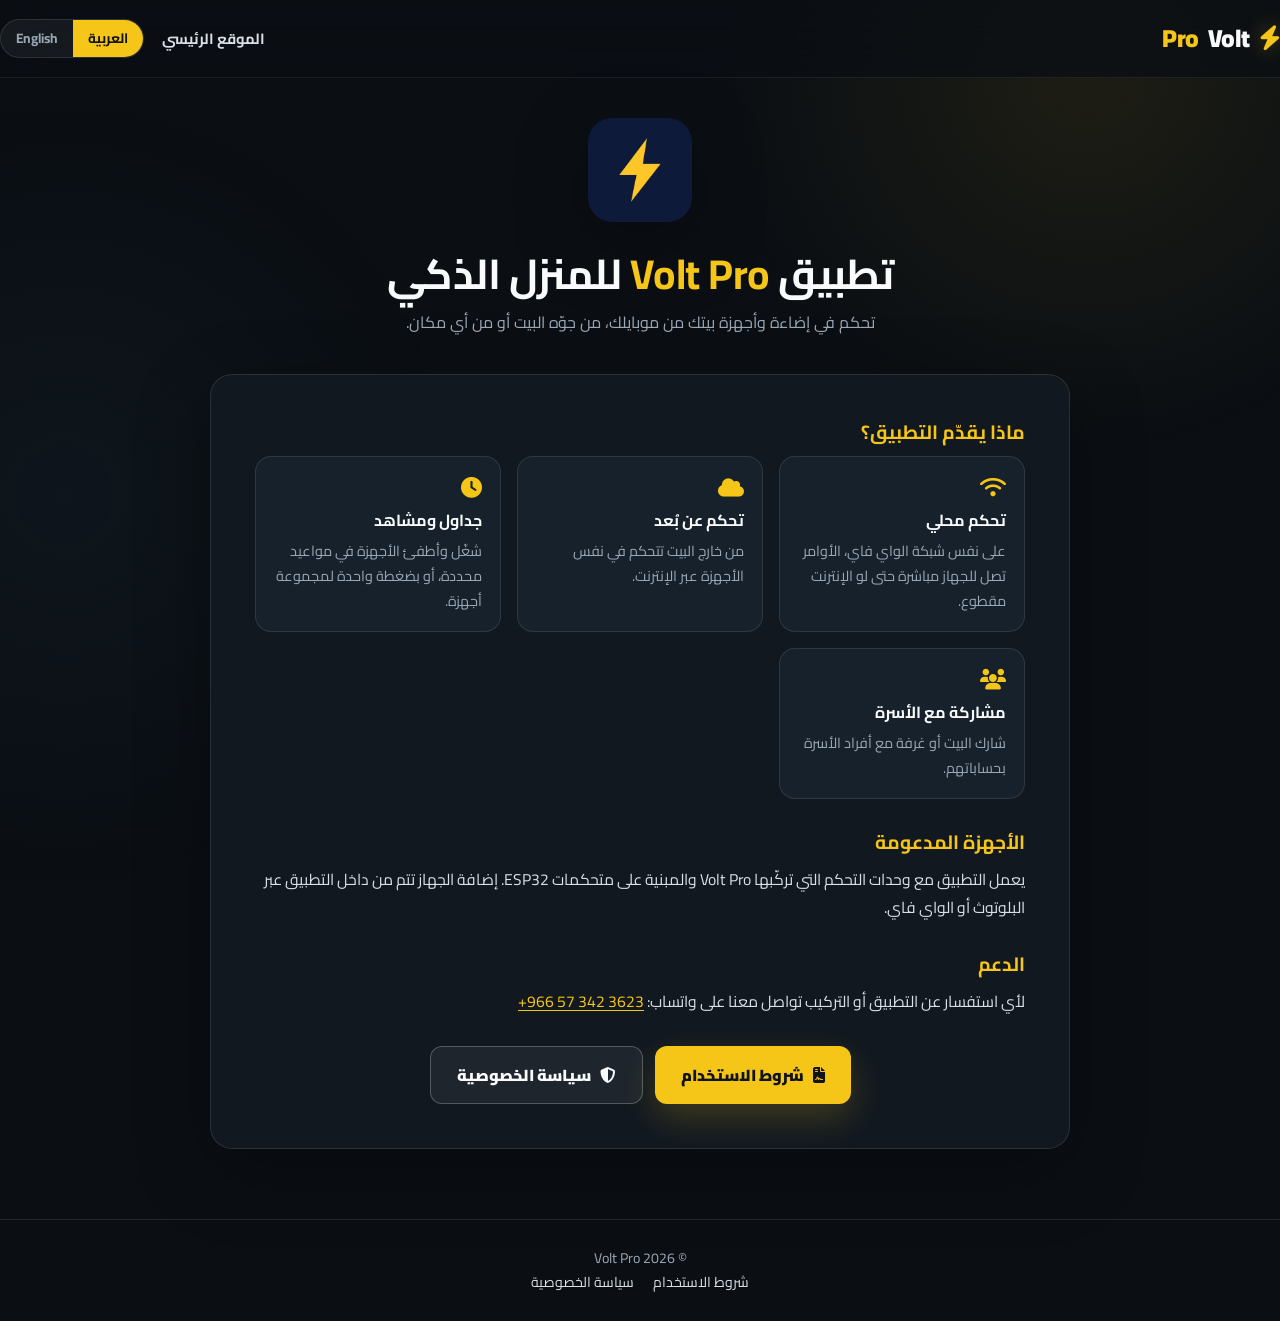
==== smart-home/index.html @ 576f64b5 "Add Volt Pro smart home app page with terms of use and privacy policy Bilingual (Arabic/English) pag" ====
<!DOCTYPE html>
<html lang="ar" dir="rtl">
<head>
    <meta charset="UTF-8">
    <meta name="viewport" content="width=device-width, initial-scale=1.0">
    <title>Volt Pro | تطبيق المنزل الذكي</title>
    <meta name="title-ar" content="Volt Pro | تطبيق المنزل الذكي">
    <meta name="title-en" content="Volt Pro | Smart Home App">
    <meta name="description" content="تطبيق Volt Pro للمنزل الذكي: تحكم في أجهزتك من داخل البيت على الشبكة المحلية، ومن أي مكان عبر الإنترنت.">
    <meta name="theme-color" content="#0e1a3a">
    <link rel="canonical" href="https://tonysyds28-dot.github.io/volt-pro-website/smart-home/">
    <link rel="icon" type="image/png" href="volt-pro-logo.png">
    <link rel="preconnect" href="https://fonts.googleapis.com">
    <link rel="preconnect" href="https://fonts.gstatic.com" crossorigin>
    <link rel="stylesheet" href="../css/style.css">
    <link rel="stylesheet" href="legal.css">
    <link href="https://fonts.googleapis.com/css2?family=Cairo:wght@400;700;900&display=swap" rel="stylesheet">
    <link rel="stylesheet" href="https://cdnjs.cloudflare.com/ajax/libs/font-awesome/6.5.0/css/all.min.css">
</head>
<body>

    <nav class="sh-nav">
        <div class="container nav-wrapper">
            <a href="../" class="logo"><i class="fas fa-bolt"></i> Volt <span>Pro</span></a>
            <ul class="nav-links">
                <li class="sh-hide-mobile"><a href="../"><span data-lang="ar">الموقع الرئيسي</span><span data-lang="en">Main site</span></a></li>
                <li>
                    <div class="lang-switch" role="group" aria-label="Language">
                        <button type="button" data-set="ar" aria-pressed="true">العربية</button>
                        <button type="button" data-set="en" aria-pressed="false">English</button>
                    </div>
                </li>
            </ul>
        </div>
    </nav>

    <main class="sh-main">
        <div class="container">
            <header class="sh-header">
                <img class="sh-logo" src="volt-pro-logo.png" alt="Volt Pro" width="104" height="104">
                <h1 data-lang="ar">تطبيق <span>Volt Pro</span> للمنزل الذكي</h1>
                <h1 data-lang="en"><span>Volt Pro</span> Smart Home App</h1>
                <p data-lang="ar">تحكم في إضاءة وأجهزة بيتك من موبايلك، من جوّه البيت أو من أي مكان.</p>
                <p data-lang="en">Control your home's lighting and devices from your phone, at home or anywhere.</p>
            </header>

            <div class="sh-card">
                <div data-lang="ar">
                    <h2>ماذا يقدّم التطبيق؟</h2>
                    <div class="sh-grid">
                        <div class="sh-feature"><i class="fas fa-wifi"></i><h3>تحكم محلي</h3><p>على نفس شبكة الواي فاي، الأوامر تصل للجهاز مباشرة حتى لو الإنترنت مقطوع.</p></div>
                        <div class="sh-feature"><i class="fas fa-cloud"></i><h3>تحكم عن بُعد</h3><p>من خارج البيت تتحكم في نفس الأجهزة عبر الإنترنت.</p></div>
                        <div class="sh-feature"><i class="fas fa-clock"></i><h3>جداول ومشاهد</h3><p>شغّل وأطفئ الأجهزة في مواعيد محددة، أو بضغطة واحدة لمجموعة أجهزة.</p></div>
                        <div class="sh-feature"><i class="fas fa-users"></i><h3>مشاركة مع الأسرة</h3><p>شارك البيت أو غرفة مع أفراد الأسرة بحساباتهم.</p></div>
                    </div>
                    <h2>الأجهزة المدعومة</h2>
                    <p>يعمل التطبيق مع وحدات التحكم التي تركّبها Volt Pro والمبنية على متحكمات ESP32. إضافة الجهاز تتم من داخل التطبيق عبر البلوتوث أو الواي فاي.</p>
                    <h2>الدعم</h2>
                    <p>لأي استفسار عن التطبيق أو التركيب تواصل معنا على واتساب: <a href="https://wa.me/966573423623" dir="ltr">+966 57 342 3623</a></p>
                </div>

                <div data-lang="en">
                    <h2>What the app does</h2>
                    <div class="sh-grid">
                        <div class="sh-feature"><i class="fas fa-wifi"></i><h3>Local control</h3><p>On the same Wi-Fi network, commands go straight to the device even when the internet is down.</p></div>
                        <div class="sh-feature"><i class="fas fa-cloud"></i><h3>Remote control</h3><p>Away from home, control the same devices over the internet.</p></div>
                        <div class="sh-feature"><i class="fas fa-clock"></i><h3>Schedules and scenes</h3><p>Switch devices at set times, or trigger a group of devices with one tap.</p></div>
                        <div class="sh-feature"><i class="fas fa-users"></i><h3>Family sharing</h3><p>Share your home or a room with family members on their own accounts.</p></div>
                    </div>
                    <h2>Supported devices</h2>
                    <p>The app works with control units installed by Volt Pro, built on ESP32 microcontrollers. Devices are added from inside the app over Bluetooth or Wi-Fi.</p>
                    <h2>Support</h2>
                    <p>For questions about the app or installation, contact us on WhatsApp: <a href="https://wa.me/966573423623" dir="ltr">+966 57 342 3623</a></p>
                </div>

                <div class="sh-links">
                    <a class="btn-primary" href="terms.html" data-keep-lang><i class="fas fa-file-contract"></i> <span data-lang="ar">شروط الاستخدام</span><span data-lang="en">Terms of Use</span></a>
                    <a class="btn-secondary" href="privacy.html" data-keep-lang><i class="fas fa-shield-halved"></i> <span data-lang="ar">سياسة الخصوصية</span><span data-lang="en">Privacy Policy</span></a>
                </div>
            </div>
        </div>
    </main>

    <footer class="sh-footer">
        <div class="container">
            <p>&copy; 2026 Volt Pro</p>
            <p>
                <a href="terms.html" data-keep-lang><span data-lang="ar">شروط الاستخدام</span><span data-lang="en">Terms of Use</span></a>
                <a href="privacy.html" data-keep-lang><span data-lang="ar">سياسة الخصوصية</span><span data-lang="en">Privacy Policy</span></a>
            </p>
        </div>
    </footer>

    <script src="lang.js"></script>
</body>
</html>
---- css/style.css ----
:root {
    --primary-color: #f5c518;
    --primary-soft: rgba(245, 197, 24, .14);
    --secondary-color: #0b0f14;
    --surface: #111820;
    --surface-2: #17212b;
    --text-white: #f8fafc;
    --text-muted: #9aa8b6;
    --line: rgba(255,255,255,.1);
    --green: #25d366;
    --transition: 260ms cubic-bezier(.2,.8,.2,1);
    --container-width: 1180px;
    --radius: 22px;
    --shadow: 0 22px 70px rgba(0,0,0,.35);
}

* { margin: 0; padding: 0; box-sizing: border-box; }
html { scroll-behavior: smooth; }
body {
    font-family: 'Cairo', sans-serif;
    background: var(--secondary-color);
    color: var(--text-white);
    line-height: 1.75;
    overflow-x: hidden;
}
body::before {
    content: '';
    position: fixed;
    inset: 0;
    pointer-events: none;
    background: radial-gradient(circle at 85% 8%, rgba(245,197,24,.08), transparent 28%), radial-gradient(circle at 5% 55%, rgba(49,92,122,.08), transparent 30%);
    z-index: -1;
}
.container { width: min(var(--container-width), calc(100% - 40px)); margin: 0 auto; }
ul { list-style: none; } a { text-decoration: none; color: inherit; }
.reveal { opacity: 1; }
.nav-links a.active { color: var(--primary-color); }

nav {
    height: 78px;
    display: flex;
    align-items: center;
    position: fixed;
    inset: 0 0 auto;
    z-index: 1000;
    background: rgba(11,15,20,.72);
    border-bottom: 1px solid rgba(255,255,255,.08);
    backdrop-filter: blur(18px);
}
.nav-wrapper { display: flex; justify-content: space-between; align-items: center; width: 100%; }
.logo { display: inline-flex; align-items: center; gap: 9px; font-size: 1.55rem; font-weight: 900; letter-spacing: -.5px; }
.logo i { color: var(--primary-color); filter: drop-shadow(0 0 10px rgba(245,197,24,.35)); }
.logo span { color: var(--primary-color); }
.nav-links { display: flex; gap: 26px; align-items: center; font-size: .92rem; font-weight: 700; }
.nav-links a { color: #d9e0e6; transition: var(--transition); }
.nav-links a:hover { color: var(--primary-color); }
.btn-nav { background: var(--primary-color); color: #101317 !important; padding: 10px 20px; border-radius: 999px; box-shadow: 0 8px 22px rgba(245,197,24,.18); }
.btn-nav:hover { transform: translateY(-2px); color: #101317 !important; }

.hero {
    min-height: 760px;
    height: 100vh;
    display: flex;
    align-items: center;
    position: relative;
    overflow: hidden;
    background: linear-gradient(90deg, rgba(11,15,20,.96) 10%, rgba(11,15,20,.76) 48%, rgba(11,15,20,.55)), url('https://images.unsplash.com/photo-1621905251189-08b45d6a269e?auto=format&fit=crop&q=85');
    background-size: cover;
    background-position: center;
    padding-top: 78px;
}
.hero::after { content: ''; position: absolute; inset: auto 0 0; height: 180px; background: linear-gradient(transparent, var(--secondary-color)); }
.hero-content { position: relative; z-index: 1; max-width: 760px; }
.badge { display: inline-flex; align-items: center; gap: 9px; color: #161a1f; background: var(--primary-color); padding: 7px 16px; border-radius: 999px; font-size: .85rem; font-weight: 900; margin-bottom: 22px; }
.badge::before { content: ''; width: 7px; height: 7px; background: #161a1f; border-radius: 50%; }
.hero h1 { max-width: 720px; font-size: clamp(2.7rem, 6vw, 5.5rem); line-height: 1.15; letter-spacing: -2px; margin-bottom: 22px; }
.highlight { color: var(--primary-color); }
.hero p { max-width: 600px; color: #c1cbd4; font-size: 1.18rem; margin-bottom: 34px; }
.hero-btns { display: flex; gap: 14px; flex-wrap: wrap; }
.btn-primary, .btn-secondary { display: inline-flex; align-items: center; justify-content: center; gap: 9px; padding: 14px 26px; border-radius: 12px; font-weight: 900; transition: var(--transition); }
.btn-primary { background: var(--primary-color); color: #101317; box-shadow: 0 14px 35px rgba(245,197,24,.2); }
.btn-secondary { border: 1px solid rgba(255,255,255,.24); background: rgba(255,255,255,.06); color: var(--text-white); }
.btn-primary:hover, .btn-secondary:hover { transform: translateY(-4px); box-shadow: 0 15px 32px rgba(0,0,0,.25); }

section { position: relative; }
.services, .portfolio { padding: 110px 0; background: var(--secondary-color); }
.services { background: linear-gradient(180deg, var(--secondary-color), #0e151c); }
.about, .contact { padding: 110px 0; background: #0e151c; }
.section-title { text-align: center; margin-bottom: 54px; }
.section-title h2 { font-size: clamp(2rem, 4vw, 3rem); line-height: 1.2; letter-spacing: -.8px; }
.line { width: 58px; height: 4px; background: var(--primary-color); border-radius: 20px; margin: 16px auto 0; box-shadow: 0 0 18px rgba(245,197,24,.3); }
.services-grid { display: grid; grid-template-columns: repeat(3, 1fr); gap: 20px; }
.service-card { position: relative; overflow: hidden; padding: 34px 28px; min-height: 250px; background: linear-gradient(145deg, rgba(255,255,255,.07), rgba(255,255,255,.025)); border: 1px solid var(--line); border-radius: var(--radius); transition: var(--transition); }
.service-card::before { content: ''; position: absolute; width: 150px; height: 150px; top: -65px; left: -50px; background: var(--primary-soft); border-radius: 50%; }
.service-card:hover { transform: translateY(-8px); border-color: rgba(245,197,24,.65); box-shadow: var(--shadow); }
.card-icon { position: relative; display: grid; place-items: center; width: 64px; height: 64px; margin-bottom: 24px; color: var(--primary-color); background: var(--primary-soft); border: 1px solid rgba(245,197,24,.22); border-radius: 18px; font-size: 1.8rem; }
.service-card h3 { position: relative; font-size: 1.3rem; margin-bottom: 10px; }
.service-card p { position: relative; color: var(--text-muted); font-size: .95rem; }
.card-edge { position: absolute; inset: auto 0 0; height: 3px; background: var(--primary-color); transform: scaleX(0); transform-origin: right; transition: var(--transition); }
.service-card:hover .card-edge { transform: scaleX(1); }

.about-content { display: grid; grid-template-columns: minmax(250px, .8fr) 1.2fr; align-items: center; gap: 60px; max-width: 1050px; margin: 0 auto; }
.about-image { position: relative; }
.about-image::before { content: ''; position: absolute; inset: 18px -18px -18px 18px; border: 1px solid rgba(245,197,24,.55); border-radius: var(--radius); z-index: 0; }
.about-image img { position: relative; display: block; width: 100%; aspect-ratio: 1/1.15; object-fit: cover; border-radius: var(--radius); border: 1px solid var(--line); box-shadow: var(--shadow); z-index: 1; }
.about-text { text-align: right; }
.about-content p { color: var(--text-muted); margin-bottom: 18px; }
.about-content h3 { color: var(--primary-color); font-size: 1.25rem; margin: 30px 0 16px; }
.about-content ul { display: grid; gap: 10px; }
.about-content li { position: relative; padding-right: 27px; color: #d8e0e7; font-size: .94rem; }
.about-content li::before { content: '\f00c'; position: absolute; right: 0; top: 4px; color: var(--primary-color); font: 900 .75rem/1 'Font Awesome 6 Free'; }

.contact { background: linear-gradient(145deg, #101b25, #0b1117); }
.contact-content { max-width: 820px; margin: 0 auto; }
.contact-cards { display: grid; grid-template-columns: repeat(2, 1fr); gap: 18px; }
.contact-card { display: flex; align-items: center; gap: 16px; padding: 22px; border: 1px solid var(--line); background: rgba(255,255,255,.05); border-radius: 16px; transition: var(--transition); }
.contact-card:hover { transform: translateY(-5px); border-color: rgba(37,211,102,.55); background: rgba(37,211,102,.08); }
.contact-icon { display: grid; place-items: center; flex: 0 0 48px; width: 48px; height: 48px; color: white; background: var(--green); border-radius: 14px; font-size: 1.5rem; }
.contact-info { text-align: right; margin: 0; }
.contact-info h3 { color: var(--text-white); font-size: 1rem; margin-bottom: 3px; }
.contact-info p { color: var(--text-muted); margin: 0; direction: ltr; text-align: right; }

.portfolio-grid { display: flex; flex-direction: column; gap: 28px; }
.portfolio-item { overflow: hidden; background: var(--surface); border: 1px solid var(--line); border-radius: var(--radius); box-shadow: 0 12px 35px rgba(0,0,0,.18); }
.project-header { padding: 21px 25px; background: linear-gradient(90deg, var(--primary-color), #ffe477); }
.project-header h3 { color: #101317; font-size: 1.18rem; line-height: 1.5; }
.images { display: grid; grid-template-columns: repeat(4, 1fr); gap: 3px; background: #07090b; }
.images img { width: 100%; height: 190px; object-fit: cover; display: block; cursor: pointer; transition: var(--transition); }
.images img:first-child { grid-column: span 2; grid-row: span 2; height: 383px; }
.images img:hover { opacity: .8; transform: scale(1.025); }
.project-description { padding: 24px 26px; border-top: 1px solid var(--line); background: rgba(255,255,255,.025); }
.project-description p { color: var(--text-muted); margin: 0; }

.image-modal { display: none; position: fixed; inset: 0; z-index: 2000; align-items: center; justify-content: center; padding: 30px; background: rgba(3,6,9,.94); cursor: pointer; }
.image-modal.active { display: flex; }
.modal-image { max-width: min(1000px, 94vw); max-height: 88vh; object-fit: contain; border-radius: 14px; box-shadow: var(--shadow); }
.modal-close { position: absolute; top: 20px; right: 30px; color: white; font-size: 38px; cursor: pointer; }
.modal-close:hover { color: var(--primary-color); }
.whatsapp-float { position: fixed; left: 26px; bottom: 26px; z-index: 1000; display: grid; place-items: center; width: 58px; height: 58px; color: white; background: var(--green); border-radius: 18px; font-size: 29px; box-shadow: 0 10px 28px rgba(37,211,102,.28); transition: var(--transition); }
.whatsapp-float:hover { transform: translateY(-5px) rotate(-5deg); box-shadow: 0 16px 35px rgba(37,211,102,.4); }
.social-links { display: flex; gap: 12px; justify-content: center; margin-top: 22px; }
.social-links a { display: grid; place-items: center; width: 40px; height: 40px; color: #101317; background: var(--primary-color); border-radius: 12px; transition: var(--transition); }
.social-links a:hover { transform: translateY(-4px); background: #ffe477; }
.copyright { text-align: center; margin-top: 30px; color: var(--text-muted); font-size: .85rem; }
.menu-toggle { display: none; flex-direction: column; gap: 5px; cursor: pointer; padding: 8px; }
.bar { width: 25px; height: 2px; background: var(--text-white); transition: var(--transition); }
.menu-toggle.active .bar:nth-child(1) { transform: rotate(-45deg) translate(-5px, 5px); }
.menu-toggle.active .bar:nth-child(2) { opacity: 0; }
.menu-toggle.active .bar:nth-child(3) { transform: rotate(45deg) translate(-5px, -5px); }

@media (max-width: 900px) {
    .nav-links { gap: 14px; font-size: .82rem; }
    .about-content { gap: 35px; }
}
@media (max-width: 768px) {
    .container { width: min(100% - 30px, var(--container-width)); }
    .menu-toggle { display: flex; }
    .nav-links { display: none; position: fixed; top: 78px; right: 15px; left: 15px; padding: 12px; flex-direction: column; gap: 2px; background: rgba(17,24,32,.98); border: 1px solid var(--line); border-radius: 16px; box-shadow: var(--shadow); }
    .nav-links.active { display: flex; }
    .nav-links li, .nav-links a { width: 100%; text-align: center; }
    .nav-links a { display: block; padding: 11px; border-radius: 10px; }
    .nav-links a:hover { background: var(--primary-soft); }
    .btn-nav { margin: 6px 0; }
    .hero { min-height: 700px; background-position: 62% center; }
    .hero-content { text-align: center; }
    .hero h1 { font-size: clamp(2.35rem, 11vw, 4rem); letter-spacing: -1px; }
    .hero p { font-size: 1rem; }
    .hero-btns { justify-content: center; }
    .services-grid, .contact-cards { grid-template-columns: 1fr; }
    .about-content { grid-template-columns: 1fr; }
    .about-image { max-width: 320px; margin: 0 auto; }
    .about-text { text-align: center; }
    .about-content li { text-align: right; }
    .images { grid-template-columns: repeat(3, 1fr); }
    .images img, .images img:first-child { height: 145px; grid-column: span 1; grid-row: span 1; }
}
@media (max-width: 480px) {
    .hero { min-height: 650px; }
    .hero-btns a { width: 100%; }
    .section-title { margin-bottom: 35px; }
    .services, .portfolio, .about, .contact { padding: 75px 0; }
    .service-card { min-height: auto; padding: 26px 22px; }
    .project-header, .project-description { padding: 18px; }
    .images { grid-template-columns: repeat(2, 1fr); }
    .images img, .images img:first-child { height: 130px; }
    .whatsapp-float { left: 18px; bottom: 18px; width: 53px; height: 53px; border-radius: 16px; }
}
@media (prefers-reduced-motion: reduce) { *, *::before, *::after { scroll-behavior: auto !important; transition-duration: .01ms !important; animation-duration: .01ms !important; } }
---- smart-home/legal.css ----
/* Volt Pro Smart Home — app page + legal pages. Builds on ../css/style.css tokens. */
body { text-align: start; }
.sh-nav .nav-links { gap: 18px; }
.lang-switch {
    display: inline-flex;
    border: 1px solid var(--line);
    border-radius: 999px;
    overflow: hidden;
    background: rgba(255,255,255,.05);
}
.lang-switch button {
    font: inherit;
    font-weight: 700;
    font-size: .85rem;
    color: var(--text-muted);
    background: none;
    border: 0;
    padding: 7px 15px;
    cursor: pointer;
    transition: var(--transition);
}
.lang-switch button[aria-pressed="true"] { background: var(--primary-color); color: #101317; }

/* Only the active language is shown. Without JS both stay visible. */
html.js[lang="ar"] [data-lang="en"],
html.js[lang="en"] [data-lang="ar"] { display: none; }

.sh-main { padding: 118px 0 70px; }
.sh-header { text-align: center; margin-bottom: 38px; }
.sh-logo {
    width: 104px;
    height: 104px;
    border-radius: 24px;
    box-shadow: var(--shadow);
    margin-bottom: 18px;
}
.sh-header h1 { font-size: clamp(1.7rem, 4.5vw, 2.6rem); line-height: 1.25; letter-spacing: -.5px; }
.sh-header h1 span { color: var(--primary-color); }
.sh-header p { color: var(--text-muted); margin-top: 8px; }

.sh-card {
    max-width: 860px;
    margin: 0 auto;
    background: var(--surface);
    border: 1px solid var(--line);
    border-radius: var(--radius);
    padding: clamp(22px, 4vw, 44px);
    box-shadow: var(--shadow);
}
.sh-card h2 {
    font-size: 1.2rem;
    color: var(--primary-color);
    margin: 30px 0 10px;
    line-height: 1.4;
}
.sh-card h2:first-child { margin-top: 0; }
.sh-card p, .sh-card li { color: #d9e0e6; font-size: .98rem; }
.sh-card p + p { margin-top: 10px; }
.sh-card ul { list-style: disc; padding-inline-start: 22px; margin-top: 8px; }
.sh-card li + li { margin-top: 6px; }
.sh-card a { color: var(--primary-color); text-decoration: underline; text-underline-offset: 3px; }
.sh-note {
    background: var(--primary-soft);
    border: 1px solid rgba(245,197,24,.3);
    border-radius: 14px;
    padding: 14px 18px;
    margin-top: 14px;
}

.sh-grid { display: grid; grid-template-columns: repeat(auto-fit, minmax(210px, 1fr)); gap: 16px; margin-top: 8px; }
.sh-feature { background: var(--surface-2); border: 1px solid var(--line); border-radius: 16px; padding: 18px; }
.sh-feature i { color: var(--primary-color); font-size: 1.3rem; margin-bottom: 8px; }
.sh-feature h3 { font-size: 1rem; margin-bottom: 4px; }
.sh-feature p { color: var(--text-muted); font-size: .9rem; }
.sh-links { display: flex; flex-wrap: wrap; gap: 12px; justify-content: center; margin-top: 30px; }
.sh-links a { text-decoration: none; }
.sh-links .btn-primary { color: #101317; }
.sh-links .btn-secondary { color: var(--text-white); }

.sh-footer { border-top: 1px solid var(--line); padding: 26px 0; text-align: center; color: var(--text-muted); font-size: .88rem; }
.sh-footer a { color: #d9e0e6; margin: 0 8px; }
.sh-footer a:hover { color: var(--primary-color); }

@media (max-width: 768px) {
    .sh-nav .nav-links { display: flex; position: static; flex-direction: row; background: none; padding: 0; width: auto; height: auto; }
    .sh-nav .nav-links .sh-hide-mobile { display: none; }
    .sh-main { padding-top: 104px; }
}
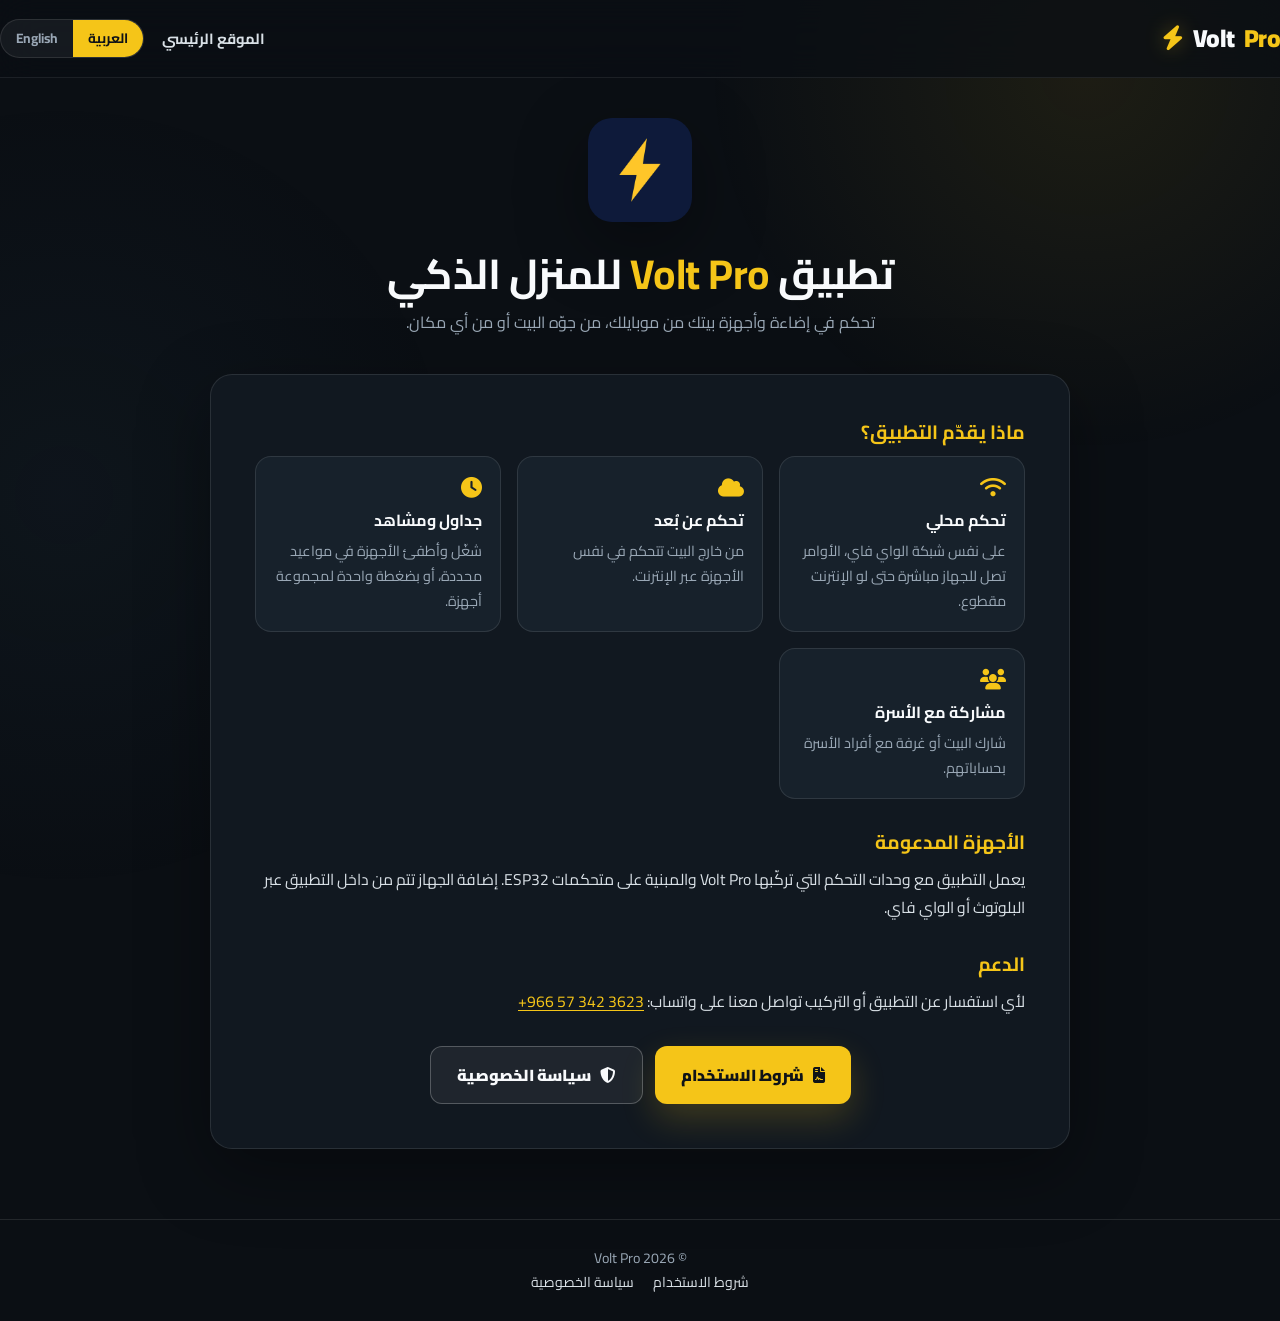
==== commit 918c669d: "Keep the Volt Pro brand name left-to-right on the Arabic smart home pages Co-Authored-By: Claude Opu" ====
--- a/smart-home/index.html
+++ b/smart-home/index.html
@@ -13,7 +13,7 @@
     <link rel="preconnect" href="https://fonts.googleapis.com">
     <link rel="preconnect" href="https://fonts.gstatic.com" crossorigin>
     <link rel="stylesheet" href="../css/style.css">
-    <link rel="stylesheet" href="legal.css">
+    <link rel="stylesheet" href="legal.css?v=2">
     <link href="https://fonts.googleapis.com/css2?family=Cairo:wght@400;700;900&display=swap" rel="stylesheet">
     <link rel="stylesheet" href="https://cdnjs.cloudflare.com/ajax/libs/font-awesome/6.5.0/css/all.min.css">
 </head>
--- a/smart-home/legal.css
+++ b/smart-home/legal.css
@@ -1,5 +1,7 @@
 /* Volt Pro Smart Home — app page + legal pages. Builds on ../css/style.css tokens. */
 body { text-align: start; }
+/* Brand name always reads "Volt Pro", including on the RTL (Arabic) pages. */
+.sh-nav .logo { direction: ltr; }
 .sh-nav .nav-links { gap: 18px; }
 .lang-switch {
     display: inline-flex;
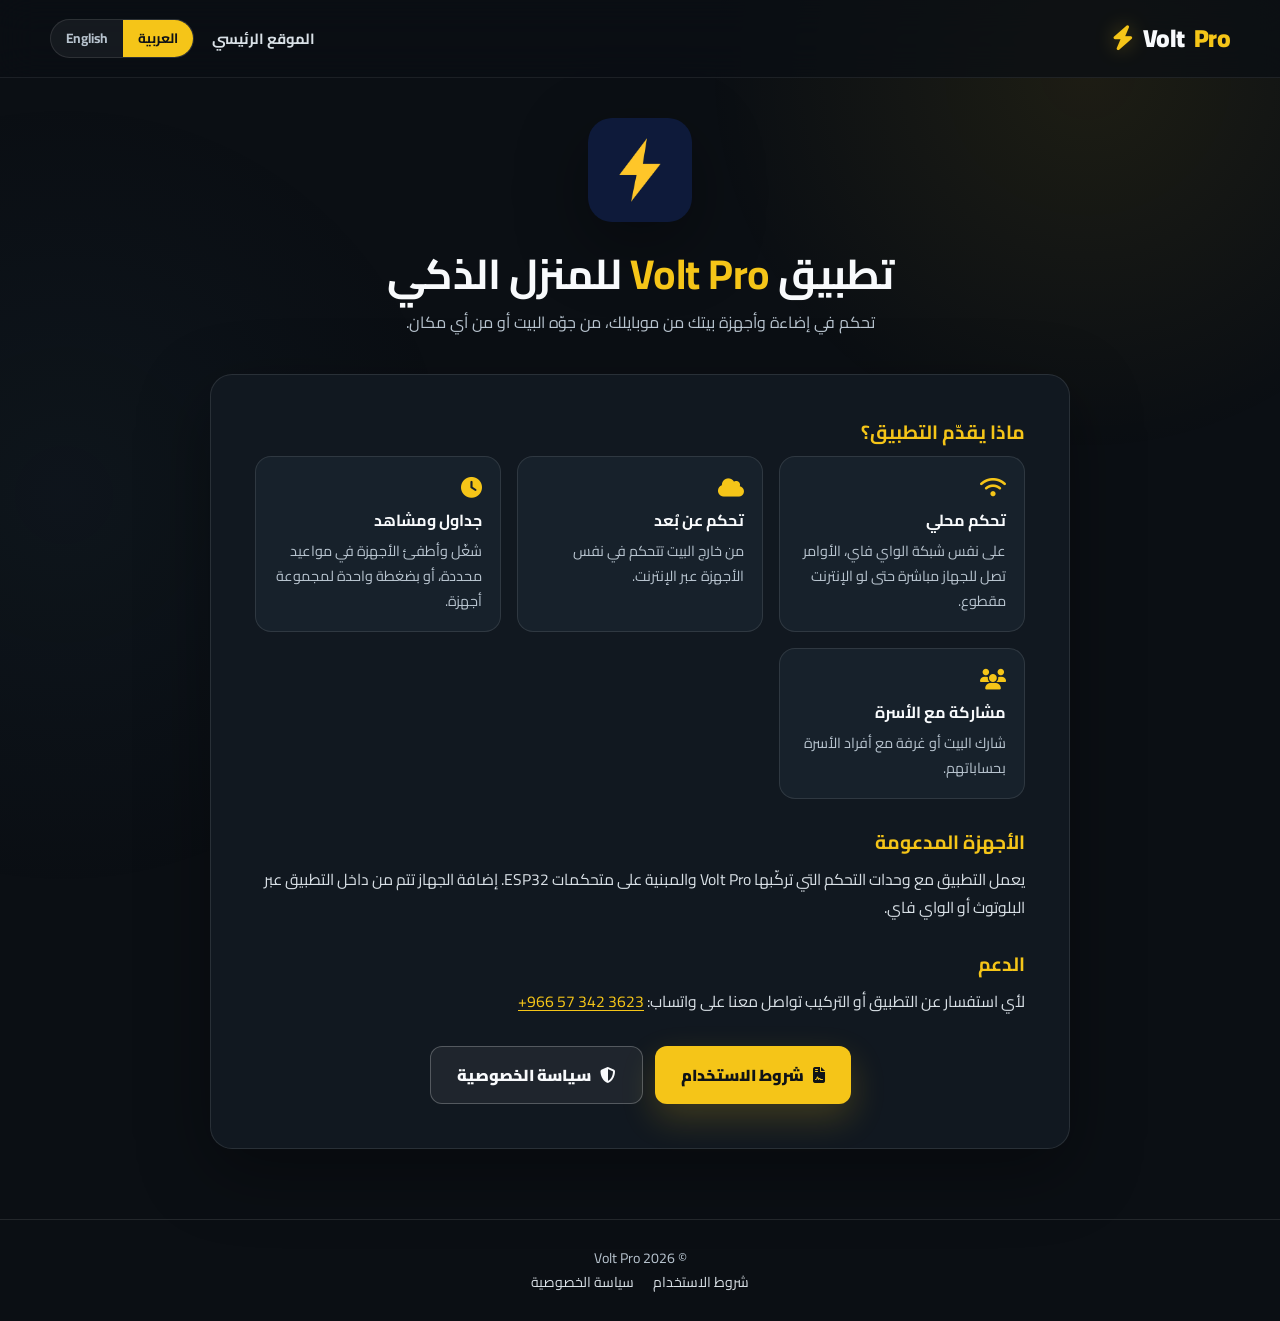
==== commit a3ea4d55: "Move the site to tony-home.store Co-Authored-By: Claude Opus 5.5 <noreply@anthropic.com>" ====
--- a/smart-home/index.html
+++ b/smart-home/index.html
@@ -8,7 +8,7 @@
     <meta name="title-en" content="Volt Pro | Smart Home App">
     <meta name="description" content="تطبيق Volt Pro للمنزل الذكي: تحكم في أجهزتك من داخل البيت على الشبكة المحلية، ومن أي مكان عبر الإنترنت.">
     <meta name="theme-color" content="#0e1a3a">
-    <link rel="canonical" href="https://tonysyds28-dot.github.io/volt-pro-website/smart-home/">
+    <link rel="canonical" href="https://tony-home.store/smart-home/">
     <link rel="icon" type="image/png" href="volt-pro-logo.png">
     <link rel="preconnect" href="https://fonts.googleapis.com">
     <link rel="preconnect" href="https://fonts.gstatic.com" crossorigin>
--- a/css/style.css
+++ b/css/style.css
@@ -5,7 +5,7 @@
     --surface: #111820;
     --surface-2: #17212b;
     --text-white: #f8fafc;
-    --text-muted: #9aa8b6;
+    --text-muted: #b8c4cf;
     --line: rgba(255,255,255,.1);
     --green: #25d366;
     --transition: 260ms cubic-bezier(.2,.8,.2,1);
@@ -47,8 +47,8 @@
     border-bottom: 1px solid rgba(255,255,255,.08);
     backdrop-filter: blur(18px);
 }
-.nav-wrapper { display: flex; justify-content: space-between; align-items: center; width: 100%; }
-.logo { display: inline-flex; align-items: center; gap: 9px; font-size: 1.55rem; font-weight: 900; letter-spacing: -.5px; }
+.nav-wrapper { display: flex; justify-content: space-between; align-items: center; }
+.logo { display: inline-flex; align-items: center; gap: 9px; font-size: 1.55rem; font-weight: 900; letter-spacing: -.5px; direction: ltr; }
 .logo i { color: var(--primary-color); filter: drop-shadow(0 0 10px rgba(245,197,24,.35)); }
 .logo span { color: var(--primary-color); }
 .nav-links { display: flex; gap: 26px; align-items: center; font-size: .92rem; font-weight: 700; }
@@ -64,7 +64,7 @@
     align-items: center;
     position: relative;
     overflow: hidden;
-    background: linear-gradient(90deg, rgba(11,15,20,.96) 10%, rgba(11,15,20,.76) 48%, rgba(11,15,20,.55)), url('https://images.unsplash.com/photo-1621905251189-08b45d6a269e?auto=format&fit=crop&q=85');
+    background: linear-gradient(90deg, rgba(11,15,20,.96) 10%, rgba(11,15,20,.76) 48%, rgba(11,15,20,.55)), url('https://images.unsplash.com/photo-1621905251189-08b45d6a269e?auto=format&fit=crop&w=1920&q=60');
     background-size: cover;
     background-position: center;
     padding-top: 78px;
@@ -95,38 +95,44 @@
 .service-card:hover { transform: translateY(-8px); border-color: rgba(245,197,24,.65); box-shadow: var(--shadow); }
 .card-icon { position: relative; display: grid; place-items: center; width: 64px; height: 64px; margin-bottom: 24px; color: var(--primary-color); background: var(--primary-soft); border: 1px solid rgba(245,197,24,.22); border-radius: 18px; font-size: 1.8rem; }
 .service-card h3 { position: relative; font-size: 1.3rem; margin-bottom: 10px; }
-.service-card p { position: relative; color: var(--text-muted); font-size: .95rem; }
+.service-card p { position: relative; color: var(--text-muted); font-size: 1rem; }
 .card-edge { position: absolute; inset: auto 0 0; height: 3px; background: var(--primary-color); transform: scaleX(0); transform-origin: right; transition: var(--transition); }
 .service-card:hover .card-edge { transform: scaleX(1); }
 
 .about-content { display: grid; grid-template-columns: minmax(250px, .8fr) 1.2fr; align-items: center; gap: 60px; max-width: 1050px; margin: 0 auto; }
 .about-image { position: relative; }
 .about-image::before { content: ''; position: absolute; inset: 18px -18px -18px 18px; border: 1px solid rgba(245,197,24,.55); border-radius: var(--radius); z-index: 0; }
-.about-image img { position: relative; display: block; width: 100%; aspect-ratio: 1/1.15; object-fit: cover; border-radius: var(--radius); border: 1px solid var(--line); box-shadow: var(--shadow); z-index: 1; }
+.about-image img { position: relative; display: block; width: 100%; aspect-ratio: auto; object-fit: contain; border-radius: var(--radius); border: 1px solid var(--line); box-shadow: var(--shadow); z-index: 1; }
 .about-text { text-align: right; }
 .about-content p { color: var(--text-muted); margin-bottom: 18px; }
 .about-content h3 { color: var(--primary-color); font-size: 1.25rem; margin: 30px 0 16px; }
 .about-content ul { display: grid; gap: 10px; }
-.about-content li { position: relative; padding-right: 27px; color: #d8e0e7; font-size: .94rem; }
+.about-content li { position: relative; padding-right: 27px; color: #d8e0e7; font-size: 1rem; }
 .about-content li::before { content: '\f00c'; position: absolute; right: 0; top: 4px; color: var(--primary-color); font: 900 .75rem/1 'Font Awesome 6 Free'; }
 
 .contact { background: linear-gradient(145deg, #101b25, #0b1117); }
 .contact-content { max-width: 820px; margin: 0 auto; }
-.contact-cards { display: grid; grid-template-columns: repeat(2, 1fr); gap: 18px; }
+.contact-cards { display: grid; grid-template-columns: 1fr; gap: 18px; max-width: 420px; margin: 0 auto; }
 .contact-card { display: flex; align-items: center; gap: 16px; padding: 22px; border: 1px solid var(--line); background: rgba(255,255,255,.05); border-radius: 16px; transition: var(--transition); }
 .contact-card:hover { transform: translateY(-5px); border-color: rgba(37,211,102,.55); background: rgba(37,211,102,.08); }
 .contact-icon { display: grid; place-items: center; flex: 0 0 48px; width: 48px; height: 48px; color: white; background: var(--green); border-radius: 14px; font-size: 1.5rem; }
 .contact-info { text-align: right; margin: 0; }
 .contact-info h3 { color: var(--text-white); font-size: 1rem; margin-bottom: 3px; }
-.contact-info p { color: var(--text-muted); margin: 0; direction: ltr; text-align: right; }
+.contact-info p { color: var(--text-white); font-size: 1.1rem; font-weight: 700; margin: 0; direction: ltr; text-align: right; }
 
 .portfolio-grid { display: flex; flex-direction: column; gap: 28px; }
 .portfolio-item { overflow: hidden; background: var(--surface); border: 1px solid var(--line); border-radius: var(--radius); box-shadow: 0 12px 35px rgba(0,0,0,.18); }
 .project-header { padding: 21px 25px; background: linear-gradient(90deg, var(--primary-color), #ffe477); }
 .project-header h3 { color: #101317; font-size: 1.18rem; line-height: 1.5; }
 .images { display: grid; grid-template-columns: repeat(4, 1fr); gap: 3px; background: #07090b; }
-.images img { width: 100%; height: 190px; object-fit: cover; display: block; cursor: pointer; transition: var(--transition); }
+.images img { width: 100%; height: 190px; object-fit: cover; display: block; cursor: pointer; transition: var(--transition); background: var(--surface-2); }
 .images img:first-child { grid-column: span 2; grid-row: span 2; height: 383px; }
+/* آخر صورة بتملا باقي الصف علشان ما يفضلش مربع أسود فاضي */
+@media (min-width: 769px) {
+    .images img:last-child:nth-child(4n+4) { grid-column: span 2; }
+    .images img:last-child:nth-child(4n+6) { grid-column: span 4; }
+    .images img:last-child:nth-child(4n+7) { grid-column: span 3; }
+}
 .images img:hover { opacity: .8; transform: scale(1.025); }
 .project-description { padding: 24px 26px; border-top: 1px solid var(--line); background: rgba(255,255,255,.025); }
 .project-description p { color: var(--text-muted); margin: 0; }
@@ -141,7 +147,11 @@
 .social-links { display: flex; gap: 12px; justify-content: center; margin-top: 22px; }
 .social-links a { display: grid; place-items: center; width: 40px; height: 40px; color: #101317; background: var(--primary-color); border-radius: 12px; transition: var(--transition); }
 .social-links a:hover { transform: translateY(-4px); background: #ffe477; }
-.copyright { text-align: center; margin-top: 30px; color: var(--text-muted); font-size: .85rem; }
+.copyright { text-align: center; margin-top: 30px; color: var(--text-muted); font-size: .9rem; }
+footer { padding: 50px 0 30px; }
+.footer-cta { text-align: center; }
+.footer-cta h3 { font-size: 1.35rem; margin-bottom: 6px; }
+.footer-cta p { color: var(--text-muted); margin-bottom: 20px; }
 .menu-toggle { display: none; flex-direction: column; gap: 5px; cursor: pointer; padding: 8px; }
 .bar { width: 25px; height: 2px; background: var(--text-white); transition: var(--transition); }
 .menu-toggle.active .bar:nth-child(1) { transform: rotate(-45deg) translate(-5px, 5px); }
@@ -161,7 +171,7 @@
     .nav-links a { display: block; padding: 11px; border-radius: 10px; }
     .nav-links a:hover { background: var(--primary-soft); }
     .btn-nav { margin: 6px 0; }
-    .hero { min-height: 700px; background-position: 62% center; }
+    .hero { min-height: 700px; background-position: 62% center; background-image: linear-gradient(90deg, rgba(11,15,20,.96) 10%, rgba(11,15,20,.76) 48%, rgba(11,15,20,.55)), url('https://images.unsplash.com/photo-1621905251189-08b45d6a269e?auto=format&fit=crop&w=1100&q=60'); }
     .hero-content { text-align: center; }
     .hero h1 { font-size: clamp(2.35rem, 11vw, 4rem); letter-spacing: -1px; }
     .hero p { font-size: 1rem; }
@@ -174,6 +184,10 @@
     .images { grid-template-columns: repeat(3, 1fr); }
     .images img, .images img:first-child { height: 145px; grid-column: span 1; grid-row: span 1; }
 }
+@media (max-width: 768px) and (min-width: 481px) {
+    .images img:last-child:nth-child(3n+1) { grid-column: span 3; }
+    .images img:last-child:nth-child(3n+2) { grid-column: span 2; }
+}
 @media (max-width: 480px) {
     .hero { min-height: 650px; }
     .hero-btns a { width: 100%; }
@@ -183,6 +197,8 @@
     .project-header, .project-description { padding: 18px; }
     .images { grid-template-columns: repeat(2, 1fr); }
     .images img, .images img:first-child { height: 130px; }
+    .images img:last-child:nth-child(odd) { grid-column: span 2; }
+    .service-card p, .project-description p, .about-content p, .about-content li { font-size: 1.05rem; }
     .whatsapp-float { left: 18px; bottom: 18px; width: 53px; height: 53px; border-radius: 16px; }
 }
 @media (prefers-reduced-motion: reduce) { *, *::before, *::after { scroll-behavior: auto !important; transition-duration: .01ms !important; animation-duration: .01ms !important; } }
